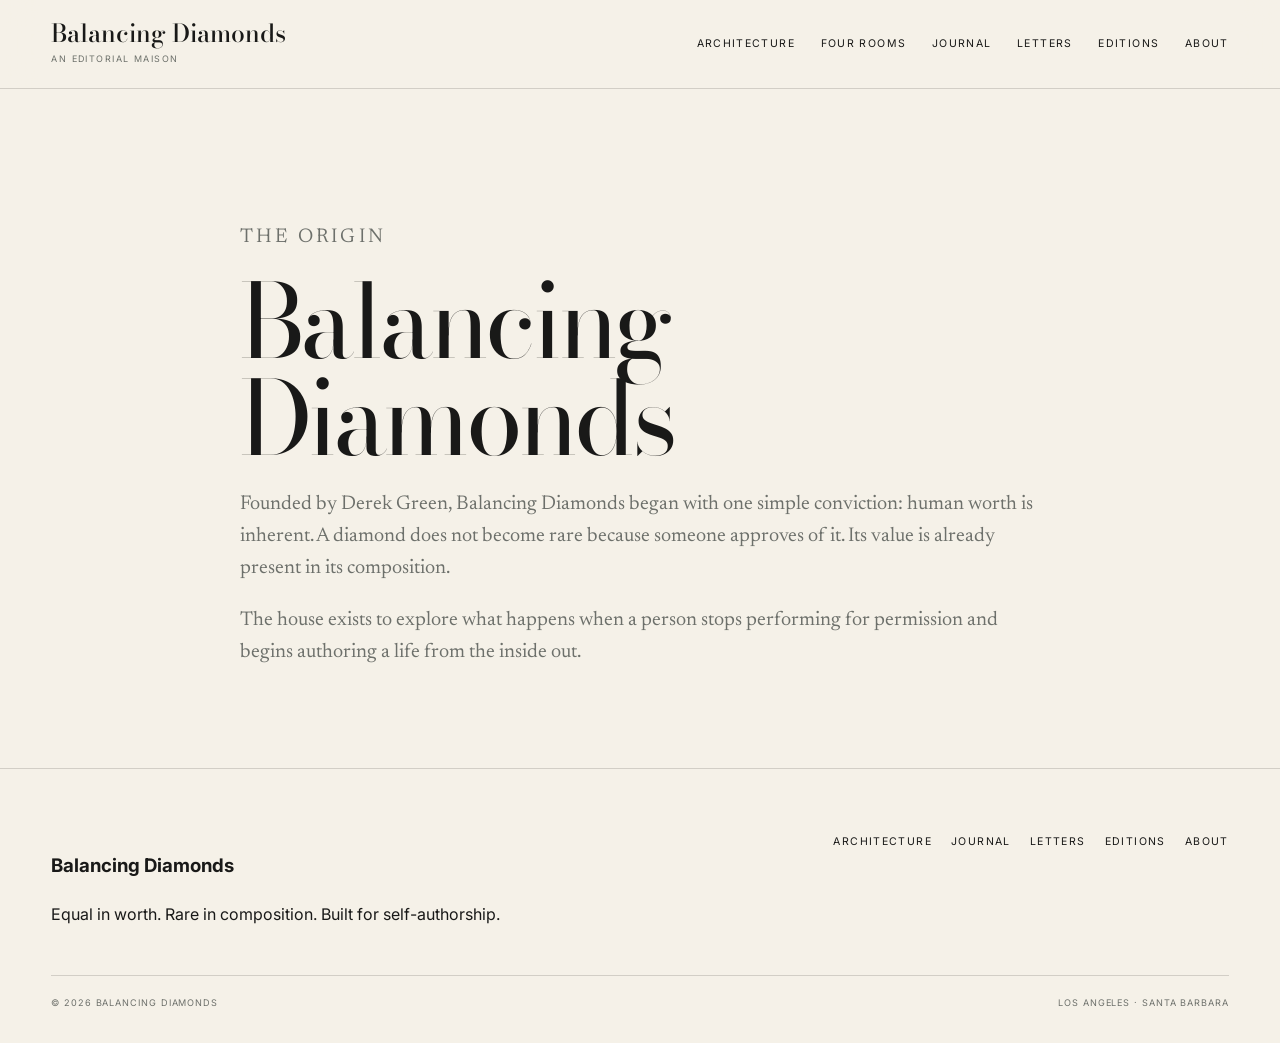
==== about.html @ 3596f1f0 "Build about.html static page" ====
<!doctype html><html lang="en"><head><meta charset="utf-8"><meta name="viewport" content="width=device-width,initial-scale=1"><title>About — Balancing Diamonds</title><meta name="description" content="The origin and philosophy of Balancing Diamonds."><link rel="preconnect" href="https://fonts.googleapis.com"><link rel="preconnect" href="https://fonts.gstatic.com" crossorigin><link href="https://fonts.googleapis.com/css2?family=Bodoni+Moda:opsz,wght@6..96,400;6..96,500&family=Inter:wght@400;500;600;700&family=Newsreader:opsz,wght@6..72,400;6..72,500&display=swap" rel="stylesheet"><link rel="stylesheet" href="assets/styles.css"></head><body><header class="site-header"><div class="shell header-inner"><a class="wordmark" href="index.html"><strong>Balancing Diamonds</strong><span>An editorial maison</span></a><nav class="nav"><a href="architecture.html">Architecture</a><a href="rooms.html">Four Rooms</a><a href="journal.html">Journal</a><a href="letters.html">Letters</a><a href="editions.html">Editions</a><a href="about.html">About</a></nav><button class="menu-btn" aria-expanded="false">Menu</button></div></header><main><section class="page-hero"><div class="shell page-copy"><p class="eyebrow">The origin</p><h1 class="display">Balancing Diamonds</h1><p>Founded by Derek Green, Balancing Diamonds began with one simple conviction: human worth is inherent. A diamond does not become rare because someone approves of it. Its value is already present in its composition.</p><p>The house exists to explore what happens when a person stops performing for permission and begins authoring a life from the inside out.</p></div></section></main><footer class="site-footer"><div class="shell footer-grid"><div><h3>Balancing Diamonds</h3><p>Equal in worth. Rare in composition. Built for self-authorship.</p></div><nav class="footer-links"><a href="architecture.html">Architecture</a><a href="journal.html">Journal</a><a href="letters.html">Letters</a><a href="editions.html">Editions</a><a href="about.html">About</a></nav><div class="footer-meta"><span>© 2026 Balancing Diamonds</span><span>Los Angeles · Santa Barbara</span></div></div></footer><script src="assets/site.js" defer></script></body></html>
---- assets/styles.css ----
:root{--linen:#f5f1e8;--paper:#fbf9f4;--ink:#191918;--muted:#6d706b;--sage:#7f9185;--slate:#3e5053;--gold:#a68b5b;--line:rgba(25,25,24,.16);--serif:'Newsreader',Georgia,serif;--display:'Bodoni Moda',Didot,serif;--sans:'Inter',Arial,sans-serif;--shell:min(92vw,1360px)}*{box-sizing:border-box}html{scroll-behavior:smooth}body{margin:0;background:var(--linen);color:var(--ink);font:16px/1.65 var(--sans)}a{color:inherit}.shell{width:var(--shell);margin:auto}.site-header{position:sticky;top:0;z-index:50;background:rgba(245,241,232,.92);backdrop-filter:blur(18px);border-bottom:1px solid var(--line)}.header-inner{height:88px;display:grid;grid-template-columns:1fr auto;align-items:center;gap:2rem}.wordmark{text-decoration:none;display:flex;flex-direction:column}.wordmark strong{font:500 1.55rem/1 var(--display)}.wordmark span{margin-top:.35rem;font-size:.56rem;letter-spacing:.16em;text-transform:uppercase;color:var(--muted)}.nav{display:flex;gap:1.6rem}.nav a,.footer-links a{font-size:.66rem;letter-spacing:.13em;text-transform:uppercase;text-decoration:none}.menu-btn{display:none;background:none;border:0;font:600 .7rem var(--sans);letter-spacing:.12em;text-transform:uppercase}.hero{min-height:calc(100svh - 88px);display:flex;flex-direction:column;justify-content:space-between;background:linear-gradient(120deg,var(--paper),var(--linen))}.hero-inner{display:grid;grid-template-columns:1.55fr .75fr;align-items:center;gap:7vw;padding:9vh 0}.eyebrow,.label,.meta{font-size:.67rem;letter-spacing:.16em;text-transform:uppercase;font-weight:700;color:var(--slate)}.display{font-family:var(--display);font-weight:400;letter-spacing:-.035em;line-height:.95}.hero h1{font-size:clamp(4rem,8.5vw,9rem);max-width:900px;margin:.18em 0}.lede{font:400 clamp(1.2rem,2vw,1.55rem)/1.5 var(--serif);color:var(--muted);max-width:680px}.hero-actions{display:flex;gap:1.2rem;align-items:center;flex-wrap:wrap;margin-top:2rem}.button{display:inline-flex;min-height:52px;padding:.9rem 1.3rem;background:var(--ink);color:var(--paper);text-decoration:none;font-size:.68rem;font-weight:700;letter-spacing:.12em;text-transform:uppercase;border:1px solid var(--ink)}.button.secondary{background:transparent;color:var(--ink)}.text-link{display:inline-block;text-decoration:none;border-bottom:1px solid currentColor;padding-bottom:.18rem;font-size:.69rem;font-weight:700;letter-spacing:.11em;text-transform:uppercase}.diamond{width:min(20vw,260px);aspect-ratio:1;border:1px solid var(--sage);transform:rotate(45deg);margin:auto;position:relative}.diamond:before,.diamond:after{content:'';position:absolute;inset:18%;border:1px solid var(--line)}.diamond:after{inset:36%;border-color:var(--gold)}.diamond-label{margin-top:3rem;font-size:.58rem;letter-spacing:.15em;line-height:1.9;text-transform:uppercase;color:var(--muted);text-align:center}.hero-folio{display:flex;justify-content:space-between;border-top:1px solid var(--line);padding:1.1rem 0 1.3rem;font-size:.56rem;letter-spacing:.13em;text-transform:uppercase;color:var(--muted)}.statement{background:var(--slate);color:#f3efe7}.statement .shell{display:grid;grid-template-columns:.6fr 2fr;gap:3rem;align-items:center;padding:2.3rem 0}.quote{font:400 clamp(1.2rem,2.2vw,1.85rem)/1.4 var(--serif);margin:0}.section{padding:clamp(5.5rem,9vw,9rem) 0}.split-head{display:flex;justify-content:space-between;align-items:end;gap:2rem;margin-bottom:4rem}.split-head h2,.axis h2,.letters h2,.edition h2,.founder h2{font-size:clamp(3rem,5.7vw,6rem);margin:.15em 0}.feature{display:grid;grid-template-columns:1.25fr .75fr;min-height:560px;border:1px solid var(--line);background:var(--paper)}.feature-art{display:grid;place-items:center;background:linear-gradient(140deg,var(--slate),var(--sage));position:relative}.feature-art span{font:400 clamp(5rem,10vw,10rem) var(--display);color:#f3efe6}.feature-copy{padding:clamp(2.5rem,5vw,5.5rem);display:flex;flex-direction:column;justify-content:center}.feature-copy h3{font-size:clamp(2.2rem,4vw,4rem);margin:.25em 0}.axis{background:#ece8df}.axis-grid{display:grid;grid-template-columns:.8fr 1.2fr;gap:8vw}.axis-list{margin:0;padding:0;list-style:none;border-top:1px solid var(--line)}.axis-list li{display:grid;grid-template-columns:4rem 1fr;gap:1rem;padding:1.4rem 0;border-bottom:1px solid var(--line)}.axis-list b{display:block;font:400 clamp(1.7rem,3vw,3rem) var(--display)}.rooms{background:var(--paper)}.room-grid{display:grid;grid-template-columns:repeat(4,1fr);border-left:1px solid var(--line);border-top:1px solid var(--line)}.room{min-height:360px;padding:1.8rem;position:relative;border-right:1px solid var(--line);border-bottom:1px solid var(--line);text-decoration:none;background:#f7f4ed}.room h3{font-size:clamp(2.4rem,4vw,4rem);margin:5.5rem 0 1rem}.journal-grid{display:grid;grid-template-columns:repeat(3,1fr);gap:2.6rem}.post-art{aspect-ratio:4/3;background:linear-gradient(145deg,var(--slate),var(--sage));margin-bottom:1.4rem}.post h3{font:400 2rem/1.05 var(--display);margin:.5rem 0}.letters{background:#203438;color:#e9e5dc;text-align:center}.letters-inner{width:min(88vw,760px);margin:auto}.email-form{display:flex;justify-content:center;gap:.6rem;flex-wrap:wrap}.email-form input{min-width:min(100%,330px);padding:.9rem 1rem}.email-form button{padding:.9rem 1.2rem}.edition-grid,.founder-grid{display:grid;grid-template-columns:.8fr 1.2fr;gap:7vw;align-items:center}.edition-object{width:min(58vw,420px);aspect-ratio:3/4;background:linear-gradient(155deg,#cfd5ce,#7d8f84);justify-self:center}.founder{background:#ece8df}.founder-mark{font:400 clamp(5rem,10vw,10rem) var(--display);color:var(--sage)}.site-footer{padding:4rem 0 2rem;border-top:1px solid var(--line)}.footer-grid{display:grid;grid-template-columns:1fr auto;gap:2rem}.footer-links{display:flex;gap:1.2rem;flex-wrap:wrap}.footer-meta{grid-column:1/-1;display:flex;justify-content:space-between;border-top:1px solid var(--line);padding-top:1.2rem;font-size:.57rem;letter-spacing:.1em;text-transform:uppercase;color:var(--muted)}.page-hero{padding:7rem 0 5rem}.page-hero h1{font-size:clamp(4rem,8vw,8rem);margin:.1em 0}.page-copy{max-width:800px}.page-copy p{font:400 1.25rem/1.6 var(--serif);color:var(--muted)}.content-grid{display:grid;grid-template-columns:repeat(2,1fr);gap:1px;background:var(--line)}.content-card{background:var(--paper);padding:3rem}.content-card h2{font:400 2.8rem var(--display);margin:.2em 0}@media(max-width:980px){.nav{display:none;position:absolute;top:88px;left:0;right:0;background:var(--paper);padding:2rem 5vw;flex-direction:column}.nav.open{display:flex}.menu-btn{display:block}.hero-inner,.axis-grid,.edition-grid,.founder-grid{grid-template-columns:1fr}.diamond-wrap{display:none}.feature{grid-template-columns:1fr}.room-grid{grid-template-columns:repeat(2,1fr)}.journal-grid{grid-template-columns:1fr 1fr}.content-grid{grid-template-columns:1fr}}@media(max-width:620px){.header-inner{height:74px}.nav{top:74px}.wordmark span{display:none}.hero{min-height:auto}.hero-inner{padding:5rem 0 3rem}.hero h1{font-size:clamp(3.6rem,17vw,5.5rem)}.hero-folio,.footer-meta{flex-direction:column;gap:.4rem}.split-head{align-items:flex-start;flex-direction:column}.room-grid,.journal-grid{grid-template-columns:1fr}.footer-grid{grid-template-columns:1fr}.email-form{flex-direction:column}.email-form input{width:100%}}
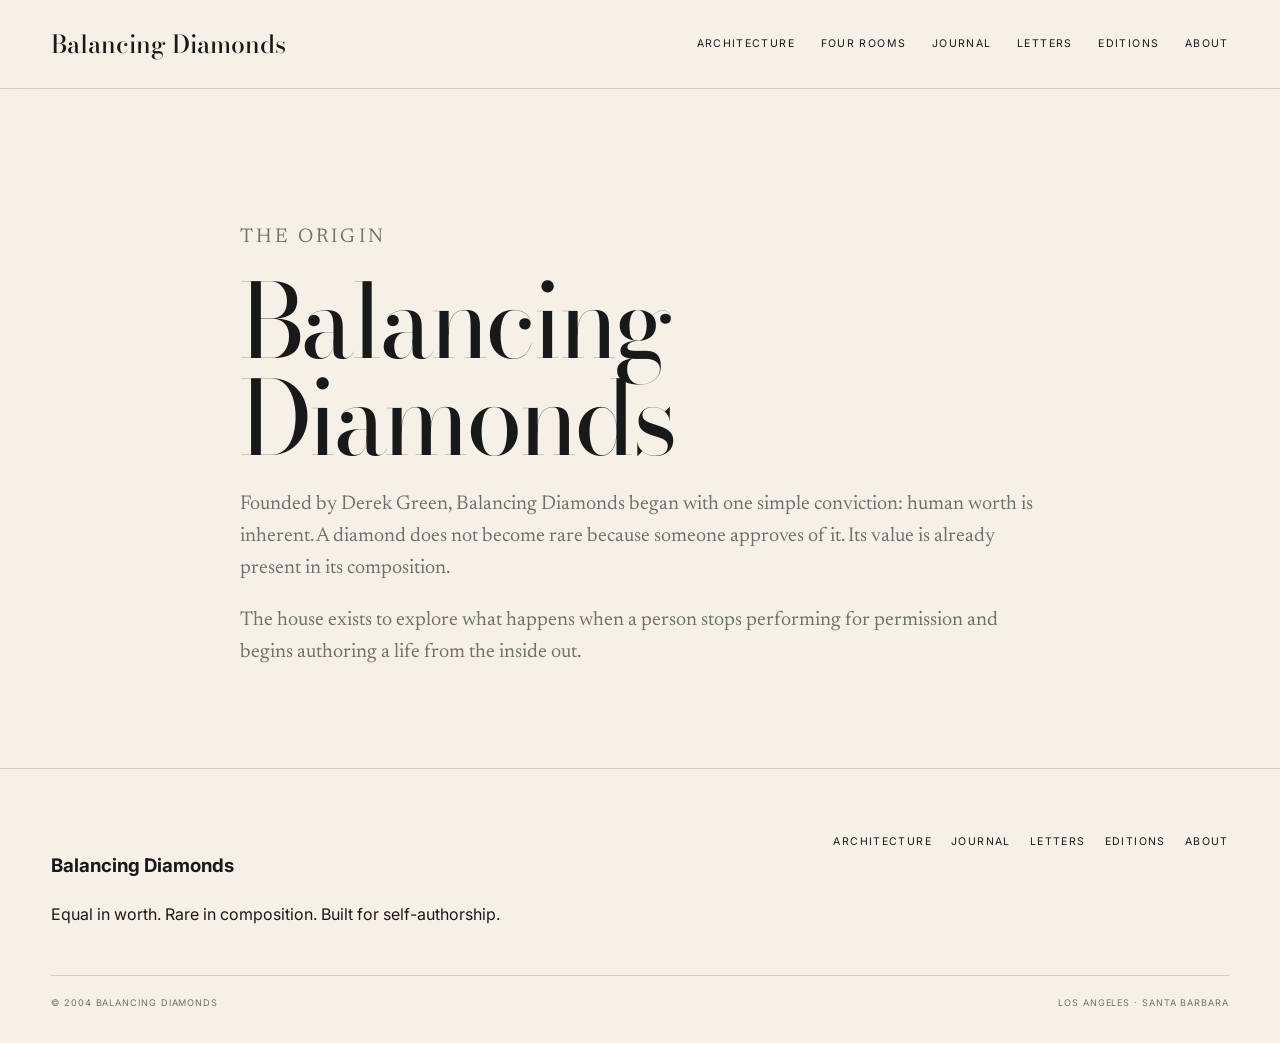
==== commit 60e35669: "Refine header and copyright on about.html" ====
--- a/about.html
+++ b/about.html
@@ -1 +1 @@
-<!doctype html><html lang="en"><head><meta charset="utf-8"><meta name="viewport" content="width=device-width,initial-scale=1"><title>About — Balancing Diamonds</title><meta name="description" content="The origin and philosophy of Balancing Diamonds."><link rel="preconnect" href="https://fonts.googleapis.com"><link rel="preconnect" href="https://fonts.gstatic.com" crossorigin><link href="https://fonts.googleapis.com/css2?family=Bodoni+Moda:opsz,wght@6..96,400;6..96,500&family=Inter:wght@400;500;600;700&family=Newsreader:opsz,wght@6..72,400;6..72,500&display=swap" rel="stylesheet"><link rel="stylesheet" href="assets/styles.css"></head><body><header class="site-header"><div class="shell header-inner"><a class="wordmark" href="index.html"><strong>Balancing Diamonds</strong><span>An editorial maison</span></a><nav class="nav"><a href="architecture.html">Architecture</a><a href="rooms.html">Four Rooms</a><a href="journal.html">Journal</a><a href="letters.html">Letters</a><a href="editions.html">Editions</a><a href="about.html">About</a></nav><button class="menu-btn" aria-expanded="false">Menu</button></div></header><main><section class="page-hero"><div class="shell page-copy"><p class="eyebrow">The origin</p><h1 class="display">Balancing Diamonds</h1><p>Founded by Derek Green, Balancing Diamonds began with one simple conviction: human worth is inherent. A diamond does not become rare because someone approves of it. Its value is already present in its composition.</p><p>The house exists to explore what happens when a person stops performing for permission and begins authoring a life from the inside out.</p></div></section></main><footer class="site-footer"><div class="shell footer-grid"><div><h3>Balancing Diamonds</h3><p>Equal in worth. Rare in composition. Built for self-authorship.</p></div><nav class="footer-links"><a href="architecture.html">Architecture</a><a href="journal.html">Journal</a><a href="letters.html">Letters</a><a href="editions.html">Editions</a><a href="about.html">About</a></nav><div class="footer-meta"><span>© 2026 Balancing Diamonds</span><span>Los Angeles · Santa Barbara</span></div></div></footer><script src="assets/site.js" defer></script></body></html>+<!doctype html><html lang="en"><head><meta charset="utf-8"><meta name="viewport" content="width=device-width,initial-scale=1"><title>About — Balancing Diamonds</title><meta name="description" content="The origin and philosophy of Balancing Diamonds."><link rel="preconnect" href="https://fonts.googleapis.com"><link rel="preconnect" href="https://fonts.gstatic.com" crossorigin><link href="https://fonts.googleapis.com/css2?family=Bodoni+Moda:opsz,wght@6..96,400;6..96,500&family=Inter:wght@400;500;600;700&family=Newsreader:opsz,wght@6..72,400;6..72,500&display=swap" rel="stylesheet"><link rel="stylesheet" href="assets/styles.css"></head><body><header class="site-header"><div class="shell header-inner"><a class="wordmark" href="index.html"><strong>Balancing Diamonds</strong></a><nav class="nav"><a href="architecture.html">Architecture</a><a href="rooms.html">Four Rooms</a><a href="journal.html">Journal</a><a href="letters.html">Letters</a><a href="editions.html">Editions</a><a href="about.html">About</a></nav><button class="menu-btn" aria-expanded="false">Menu</button></div></header><main><section class="page-hero"><div class="shell page-copy"><p class="eyebrow">The origin</p><h1 class="display">Balancing Diamonds</h1><p>Founded by Derek Green, Balancing Diamonds began with one simple conviction: human worth is inherent. A diamond does not become rare because someone approves of it. Its value is already present in its composition.</p><p>The house exists to explore what happens when a person stops performing for permission and begins authoring a life from the inside out.</p></div></section></main><footer class="site-footer"><div class="shell footer-grid"><div><h3>Balancing Diamonds</h3><p>Equal in worth. Rare in composition. Built for self-authorship.</p></div><nav class="footer-links"><a href="architecture.html">Architecture</a><a href="journal.html">Journal</a><a href="letters.html">Letters</a><a href="editions.html">Editions</a><a href="about.html">About</a></nav><div class="footer-meta"><span>© 2004 Balancing Diamonds</span><span>Los Angeles · Santa Barbara</span></div></div></footer><script src="assets/site.js" defer></script></body></html>
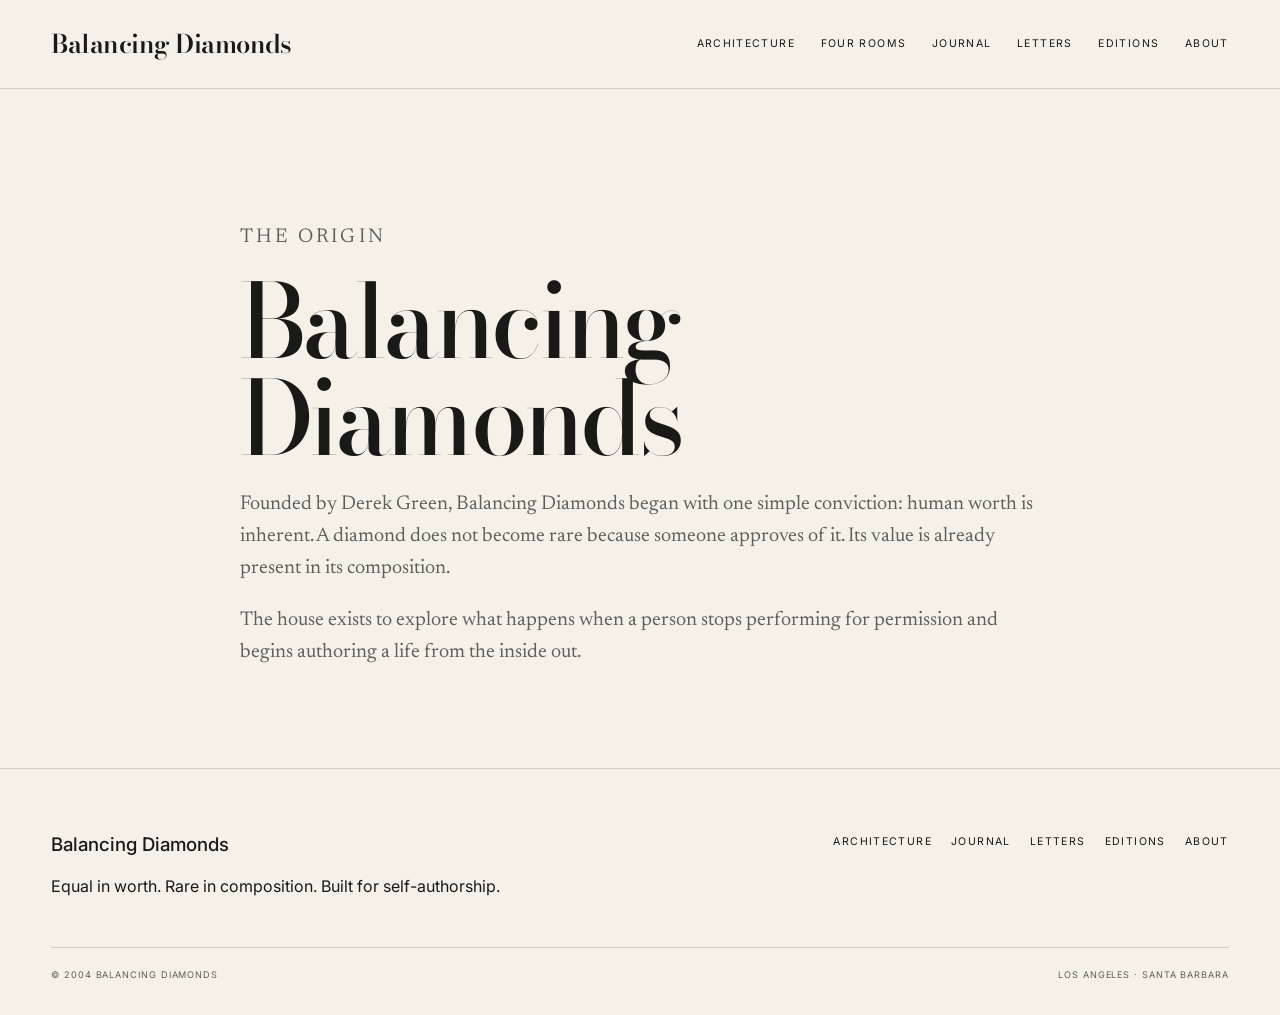
==== commit 6c77ac7b: "Harden Balancing Diamonds against the site launch checklist - Canonical, Open Graph and Twitter tags" ====
--- a/about.html
+++ b/about.html
@@ -1 +1 @@
-<!doctype html><html lang="en"><head><meta charset="utf-8"><meta name="viewport" content="width=device-width,initial-scale=1"><title>About — Balancing Diamonds</title><meta name="description" content="The origin and philosophy of Balancing Diamonds."><link rel="preconnect" href="https://fonts.googleapis.com"><link rel="preconnect" href="https://fonts.gstatic.com" crossorigin><link href="https://fonts.googleapis.com/css2?family=Bodoni+Moda:opsz,wght@6..96,400;6..96,500&family=Inter:wght@400;500;600;700&family=Newsreader:opsz,wght@6..72,400;6..72,500&display=swap" rel="stylesheet"><link rel="stylesheet" href="assets/styles.css"></head><body><header class="site-header"><div class="shell header-inner"><a class="wordmark" href="index.html"><strong>Balancing Diamonds</strong></a><nav class="nav"><a href="architecture.html">Architecture</a><a href="rooms.html">Four Rooms</a><a href="journal.html">Journal</a><a href="letters.html">Letters</a><a href="editions.html">Editions</a><a href="about.html">About</a></nav><button class="menu-btn" aria-expanded="false">Menu</button></div></header><main><section class="page-hero"><div class="shell page-copy"><p class="eyebrow">The origin</p><h1 class="display">Balancing Diamonds</h1><p>Founded by Derek Green, Balancing Diamonds began with one simple conviction: human worth is inherent. A diamond does not become rare because someone approves of it. Its value is already present in its composition.</p><p>The house exists to explore what happens when a person stops performing for permission and begins authoring a life from the inside out.</p></div></section></main><footer class="site-footer"><div class="shell footer-grid"><div><h3>Balancing Diamonds</h3><p>Equal in worth. Rare in composition. Built for self-authorship.</p></div><nav class="footer-links"><a href="architecture.html">Architecture</a><a href="journal.html">Journal</a><a href="letters.html">Letters</a><a href="editions.html">Editions</a><a href="about.html">About</a></nav><div class="footer-meta"><span>© 2004 Balancing Diamonds</span><span>Los Angeles · Santa Barbara</span></div></div></footer><script src="assets/site.js" defer></script></body></html>+<!doctype html><html lang="en"><head><meta charset="utf-8"><meta name="viewport" content="width=device-width,initial-scale=1"><title>About — Balancing Diamonds</title><meta name="description" content="The origin of Balancing Diamonds: Derek Green's conviction that human worth is inherent, and a house for authoring a life from the inside out."><link rel="canonical" href="https://www.balancingdiamonds.com/about.html"><meta property="og:title" content="About — Balancing Diamonds"><meta property="og:description" content="The origin of Balancing Diamonds: Derek Green's conviction that human worth is inherent, and a house for authoring a life from the inside out."><meta property="og:type" content="website"><meta property="og:url" content="https://www.balancingdiamonds.com/about.html"><meta property="og:site_name" content="Balancing Diamonds"><meta name="twitter:card" content="summary"><link rel="preconnect" href="https://fonts.googleapis.com"><link rel="preconnect" href="https://fonts.gstatic.com" crossorigin><link href="https://fonts.googleapis.com/css2?family=Bodoni+Moda:opsz,wght@6..96,400;6..96,500&family=Inter:wght@400;500;600;700&family=Newsreader:opsz,wght@6..72,400;6..72,500&display=swap" rel="stylesheet"><link rel="stylesheet" href="assets/styles.css"><script type="application/ld+json">{"@context": "https://schema.org", "@graph": [{"@type": "WebPage", "name": "About — Balancing Diamonds", "description": "The origin of Balancing Diamonds: Derek Green's conviction that human worth is inherent, and a house for authoring a life from the inside out.", "url": "https://www.balancingdiamonds.com/about.html", "isPartOf": {"@type": "WebSite", "name": "Balancing Diamonds", "url": "https://www.balancingdiamonds.com/"}}]}</script></head><body><a class="skip" href="#main">Skip to content</a><header class="site-header"><div class="shell header-inner"><a class="wordmark" href="index.html"><strong>Balancing Diamonds</strong></a><nav class="nav" id="primary-nav" aria-label="Primary"><a href="architecture.html">Architecture</a><a href="rooms.html">Four Rooms</a><a href="journal.html">Journal</a><a href="letters.html">Letters</a><a href="editions.html">Editions</a><a href="about.html">About</a></nav><button class="menu-btn" type="button" aria-expanded="false" aria-controls="primary-nav">Menu</button></div></header><main id="main"><section class="page-hero"><div class="shell page-copy"><p class="eyebrow">The origin</p><h1 class="display">Balancing Diamonds</h1><p>Founded by Derek Green, Balancing Diamonds began with one simple conviction: human worth is inherent. A diamond does not become rare because someone approves of it. Its value is already present in its composition.</p><p>The house exists to explore what happens when a person stops performing for permission and begins authoring a life from the inside out.</p></div></section></main><footer class="site-footer"><div class="shell footer-grid"><div><p class="footer-title">Balancing Diamonds</p><p>Equal in worth. Rare in composition. Built for self-authorship.</p></div><nav class="footer-links" aria-label="Footer"><a href="architecture.html">Architecture</a><a href="journal.html">Journal</a><a href="letters.html">Letters</a><a href="editions.html">Editions</a><a href="about.html">About</a></nav><div class="footer-meta"><span>© 2004 Balancing Diamonds</span><span>Los Angeles · Santa Barbara</span></div></div></footer><script src="assets/site.js" defer></script></body></html>
--- a/assets/styles.css
+++ b/assets/styles.css
@@ -1 +1 @@
-:root{--linen:#f5f1e8;--paper:#fbf9f4;--ink:#191918;--muted:#6d706b;--sage:#7f9185;--slate:#3e5053;--gold:#a68b5b;--line:rgba(25,25,24,.16);--serif:'Newsreader',Georgia,serif;--display:'Bodoni Moda',Didot,serif;--sans:'Inter',Arial,sans-serif;--shell:min(92vw,1360px)}*{box-sizing:border-box}html{scroll-behavior:smooth}body{margin:0;background:var(--linen);color:var(--ink);font:16px/1.65 var(--sans)}a{color:inherit}.shell{width:var(--shell);margin:auto}.site-header{position:sticky;top:0;z-index:50;background:rgba(245,241,232,.92);backdrop-filter:blur(18px);border-bottom:1px solid var(--line)}.header-inner{height:88px;display:grid;grid-template-columns:1fr auto;align-items:center;gap:2rem}.wordmark{text-decoration:none;display:flex;flex-direction:column}.wordmark strong{font:500 1.55rem/1 var(--display)}.wordmark span{margin-top:.35rem;font-size:.56rem;letter-spacing:.16em;text-transform:uppercase;color:var(--muted)}.nav{display:flex;gap:1.6rem}.nav a,.footer-links a{font-size:.66rem;letter-spacing:.13em;text-transform:uppercase;text-decoration:none}.menu-btn{display:none;background:none;border:0;font:600 .7rem var(--sans);letter-spacing:.12em;text-transform:uppercase}.hero{min-height:calc(100svh - 88px);display:flex;flex-direction:column;justify-content:space-between;background:linear-gradient(120deg,var(--paper),var(--linen))}.hero-inner{display:grid;grid-template-columns:1.55fr .75fr;align-items:center;gap:7vw;padding:9vh 0}.eyebrow,.label,.meta{font-size:.67rem;letter-spacing:.16em;text-transform:uppercase;font-weight:700;color:var(--slate)}.display{font-family:var(--display);font-weight:400;letter-spacing:-.035em;line-height:.95}.hero h1{font-size:clamp(4rem,8.5vw,9rem);max-width:900px;margin:.18em 0}.lede{font:400 clamp(1.2rem,2vw,1.55rem)/1.5 var(--serif);color:var(--muted);max-width:680px}.hero-actions{display:flex;gap:1.2rem;align-items:center;flex-wrap:wrap;margin-top:2rem}.button{display:inline-flex;min-height:52px;padding:.9rem 1.3rem;background:var(--ink);color:var(--paper);text-decoration:none;font-size:.68rem;font-weight:700;letter-spacing:.12em;text-transform:uppercase;border:1px solid var(--ink)}.button.secondary{background:transparent;color:var(--ink)}.text-link{display:inline-block;text-decoration:none;border-bottom:1px solid currentColor;padding-bottom:.18rem;font-size:.69rem;font-weight:700;letter-spacing:.11em;text-transform:uppercase}.diamond{width:min(20vw,260px);aspect-ratio:1;border:1px solid var(--sage);transform:rotate(45deg);margin:auto;position:relative}.diamond:before,.diamond:after{content:'';position:absolute;inset:18%;border:1px solid var(--line)}.diamond:after{inset:36%;border-color:var(--gold)}.diamond-label{margin-top:3rem;font-size:.58rem;letter-spacing:.15em;line-height:1.9;text-transform:uppercase;color:var(--muted);text-align:center}.hero-folio{display:flex;justify-content:space-between;border-top:1px solid var(--line);padding:1.1rem 0 1.3rem;font-size:.56rem;letter-spacing:.13em;text-transform:uppercase;color:var(--muted)}.statement{background:var(--slate);color:#f3efe7}.statement .shell{display:grid;grid-template-columns:.6fr 2fr;gap:3rem;align-items:center;padding:2.3rem 0}.quote{font:400 clamp(1.2rem,2.2vw,1.85rem)/1.4 var(--serif);margin:0}.section{padding:clamp(5.5rem,9vw,9rem) 0}.split-head{display:flex;justify-content:space-between;align-items:end;gap:2rem;margin-bottom:4rem}.split-head h2,.axis h2,.letters h2,.edition h2,.founder h2{font-size:clamp(3rem,5.7vw,6rem);margin:.15em 0}.feature{display:grid;grid-template-columns:1.25fr .75fr;min-height:560px;border:1px solid var(--line);background:var(--paper)}.feature-art{display:grid;place-items:center;background:linear-gradient(140deg,var(--slate),var(--sage));position:relative}.feature-art span{font:400 clamp(5rem,10vw,10rem) var(--display);color:#f3efe6}.feature-copy{padding:clamp(2.5rem,5vw,5.5rem);display:flex;flex-direction:column;justify-content:center}.feature-copy h3{font-size:clamp(2.2rem,4vw,4rem);margin:.25em 0}.axis{background:#ece8df}.axis-grid{display:grid;grid-template-columns:.8fr 1.2fr;gap:8vw}.axis-list{margin:0;padding:0;list-style:none;border-top:1px solid var(--line)}.axis-list li{display:grid;grid-template-columns:4rem 1fr;gap:1rem;padding:1.4rem 0;border-bottom:1px solid var(--line)}.axis-list b{display:block;font:400 clamp(1.7rem,3vw,3rem) var(--display)}.rooms{background:var(--paper)}.room-grid{display:grid;grid-template-columns:repeat(4,1fr);border-left:1px solid var(--line);border-top:1px solid var(--line)}.room{min-height:360px;padding:1.8rem;position:relative;border-right:1px solid var(--line);border-bottom:1px solid var(--line);text-decoration:none;background:#f7f4ed}.room h3{font-size:clamp(2.4rem,4vw,4rem);margin:5.5rem 0 1rem}.journal-grid{display:grid;grid-template-columns:repeat(3,1fr);gap:2.6rem}.post-art{aspect-ratio:4/3;background:linear-gradient(145deg,var(--slate),var(--sage));margin-bottom:1.4rem}.post h3{font:400 2rem/1.05 var(--display);margin:.5rem 0}.letters{background:#203438;color:#e9e5dc;text-align:center}.letters-inner{width:min(88vw,760px);margin:auto}.email-form{display:flex;justify-content:center;gap:.6rem;flex-wrap:wrap}.email-form input{min-width:min(100%,330px);padding:.9rem 1rem}.email-form button{padding:.9rem 1.2rem}.edition-grid,.founder-grid{display:grid;grid-template-columns:.8fr 1.2fr;gap:7vw;align-items:center}.edition-object{width:min(58vw,420px);aspect-ratio:3/4;background:linear-gradient(155deg,#cfd5ce,#7d8f84);justify-self:center}.founder{background:#ece8df}.founder-mark{font:400 clamp(5rem,10vw,10rem) var(--display);color:var(--sage)}.site-footer{padding:4rem 0 2rem;border-top:1px solid var(--line)}.footer-grid{display:grid;grid-template-columns:1fr auto;gap:2rem}.footer-links{display:flex;gap:1.2rem;flex-wrap:wrap}.footer-meta{grid-column:1/-1;display:flex;justify-content:space-between;border-top:1px solid var(--line);padding-top:1.2rem;font-size:.57rem;letter-spacing:.1em;text-transform:uppercase;color:var(--muted)}.page-hero{padding:7rem 0 5rem}.page-hero h1{font-size:clamp(4rem,8vw,8rem);margin:.1em 0}.page-copy{max-width:800px}.page-copy p{font:400 1.25rem/1.6 var(--serif);color:var(--muted)}.content-grid{display:grid;grid-template-columns:repeat(2,1fr);gap:1px;background:var(--line)}.content-card{background:var(--paper);padding:3rem}.content-card h2{font:400 2.8rem var(--display);margin:.2em 0}@media(max-width:980px){.nav{display:none;position:absolute;top:88px;left:0;right:0;background:var(--paper);padding:2rem 5vw;flex-direction:column}.nav.open{display:flex}.menu-btn{display:block}.hero-inner,.axis-grid,.edition-grid,.founder-grid{grid-template-columns:1fr}.diamond-wrap{display:none}.feature{grid-template-columns:1fr}.room-grid{grid-template-columns:repeat(2,1fr)}.journal-grid{grid-template-columns:1fr 1fr}.content-grid{grid-template-columns:1fr}}@media(max-width:620px){.header-inner{height:74px}.nav{top:74px}.wordmark span{display:none}.hero{min-height:auto}.hero-inner{padding:5rem 0 3rem}.hero h1{font-size:clamp(3.6rem,17vw,5.5rem)}.hero-folio,.footer-meta{flex-direction:column;gap:.4rem}.split-head{align-items:flex-start;flex-direction:column}.room-grid,.journal-grid{grid-template-columns:1fr}.footer-grid{grid-template-columns:1fr}.email-form{flex-direction:column}.email-form input{width:100%}}+:root{--linen:#f5f1e8;--paper:#fbf9f4;--ink:#191918;--muted:#5c5f5a;--sage:#7f9185;--slate:#3e5053;--gold:#a68b5b;--line:rgba(25,25,24,.16);--serif:'Newsreader',Georgia,serif;--display:'Bodoni Moda',Didot,serif;--sans:'Inter',Arial,sans-serif;--shell:min(92vw,1360px)}*{box-sizing:border-box}html{scroll-behavior:smooth}body{margin:0;background:var(--linen);color:var(--ink);font:16px/1.65 var(--sans)}a{color:inherit}.shell{width:var(--shell);margin:auto}.site-header{position:sticky;top:0;z-index:50;background:rgba(245,241,232,.92);backdrop-filter:blur(18px);border-bottom:1px solid var(--line)}.header-inner{height:88px;display:grid;grid-template-columns:1fr auto;align-items:center;gap:2rem}.wordmark{text-decoration:none;display:flex;flex-direction:column}.wordmark strong{font:600 1.6rem/1 var(--display);letter-spacing:-.02em}.wordmark span{margin-top:.35rem;font-size:.56rem;letter-spacing:.16em;text-transform:uppercase;color:var(--muted)}.nav{display:flex;gap:1.6rem}.nav a,.footer-links a{font-size:.66rem;letter-spacing:.13em;text-transform:uppercase;text-decoration:none}.menu-btn{display:none;background:none;border:0;font:600 .7rem var(--sans);letter-spacing:.12em;text-transform:uppercase}.hero{min-height:calc(100svh - 88px);display:flex;flex-direction:column;justify-content:space-between;background:linear-gradient(120deg,var(--paper),var(--linen))}.hero-inner{display:grid;grid-template-columns:1.55fr .75fr;align-items:center;gap:7vw;padding:9vh 0}.eyebrow,.label,.meta{font-size:.67rem;letter-spacing:.16em;text-transform:uppercase;font-weight:700;color:var(--slate)}.display{font-family:var(--display);font-weight:500;letter-spacing:-.035em;line-height:.95}.hero h1{font-size:clamp(4rem,8.5vw,9rem);max-width:900px;margin:.18em 0}.lede{font:400 clamp(1.2rem,2vw,1.55rem)/1.5 var(--serif);color:var(--muted);max-width:680px}.hero-actions{display:flex;gap:1.2rem;align-items:center;flex-wrap:wrap;margin-top:2rem}.button{display:inline-flex;min-height:52px;padding:.9rem 1.3rem;background:var(--ink);color:var(--paper);text-decoration:none;font-size:.68rem;font-weight:700;letter-spacing:.12em;text-transform:uppercase;border:1px solid var(--ink)}.button.secondary{background:transparent;color:var(--ink)}.text-link{display:inline-block;text-decoration:none;border-bottom:1px solid currentColor;padding-bottom:.18rem;font-size:.69rem;font-weight:700;letter-spacing:.11em;text-transform:uppercase}.diamond{width:min(20vw,260px);aspect-ratio:1;border:1px solid var(--sage);transform:rotate(45deg);margin:auto;position:relative}.diamond:before,.diamond:after{content:'';position:absolute;inset:18%;border:1px solid var(--line)}.diamond:after{inset:36%;border-color:var(--gold)}.diamond-label{margin-top:3rem;font-size:.58rem;letter-spacing:.15em;line-height:1.9;text-transform:uppercase;color:var(--muted);text-align:center}.hero-folio{display:flex;justify-content:space-between;border-top:1px solid var(--line);padding:1.1rem 0 1.3rem;font-size:.56rem;letter-spacing:.13em;text-transform:uppercase;color:var(--muted)}.statement{background:var(--slate);color:#f3efe7}.statement .shell{display:grid;grid-template-columns:.6fr 2fr;gap:3rem;align-items:center;padding:2.3rem 0}.quote{font:400 clamp(1.2rem,2.2vw,1.85rem)/1.4 var(--serif);margin:0}.section{padding:clamp(5.5rem,9vw,9rem) 0}.split-head{display:flex;justify-content:space-between;align-items:end;gap:2rem;margin-bottom:4rem}.split-head h2,.axis h2,.letters h2,.edition h2,.founder h2{font-size:clamp(3rem,5.7vw,6rem);margin:.15em 0}.feature{display:grid;grid-template-columns:1.25fr .75fr;min-height:560px;border:1px solid var(--line);background:var(--paper)}.feature-art{display:grid;place-items:center;background:linear-gradient(140deg,var(--slate),var(--sage));position:relative}.feature-art span{font:400 clamp(5rem,10vw,10rem) var(--display);color:#f3efe6}.feature-copy{padding:clamp(2.5rem,5vw,5.5rem);display:flex;flex-direction:column;justify-content:center}.feature-copy h3{font-size:clamp(2.2rem,4vw,4rem);margin:.25em 0}.axis{background:#ece8df}.axis-grid{display:grid;grid-template-columns:.8fr 1.2fr;gap:8vw}.axis-list{margin:0;padding:0;list-style:none;border-top:1px solid var(--line)}.axis-list li{display:grid;grid-template-columns:4rem 1fr;gap:1rem;padding:1.4rem 0;border-bottom:1px solid var(--line)}.axis-list b{display:block;font:500 clamp(1.7rem,3vw,3rem) var(--display)}.rooms{background:var(--paper)}.room-grid{display:grid;grid-template-columns:repeat(4,1fr);border-left:1px solid var(--line);border-top:1px solid var(--line)}.room{min-height:360px;padding:1.8rem;position:relative;border-right:1px solid var(--line);border-bottom:1px solid var(--line);text-decoration:none;background:#f7f4ed}.room h3{font-size:clamp(2.4rem,4vw,4rem);margin:5.5rem 0 1rem}.journal-grid{display:grid;grid-template-columns:repeat(3,1fr);gap:2.6rem}.post-art{aspect-ratio:4/3;background:linear-gradient(145deg,var(--slate),var(--sage));margin-bottom:1.4rem}.post h3{font:400 2rem/1.05 var(--display);margin:.5rem 0}.letters{background:#203438;color:#e9e5dc;text-align:center}.letters-inner{width:min(88vw,760px);margin:auto}.email-form{display:flex;justify-content:center;gap:.6rem;flex-wrap:wrap}.email-form input{min-width:min(100%,330px);padding:.9rem 1rem}.email-form button{padding:.9rem 1.2rem}.edition-grid,.founder-grid{display:grid;grid-template-columns:.8fr 1.2fr;gap:7vw;align-items:center}.edition-object{width:min(58vw,420px);aspect-ratio:3/4;background:linear-gradient(155deg,#cfd5ce,#7d8f84);justify-self:center}.founder{background:#ece8df}.founder-mark{font:400 clamp(5rem,10vw,10rem) var(--display);color:var(--sage)}.site-footer{padding:4rem 0 2rem;border-top:1px solid var(--line)}.footer-grid{display:grid;grid-template-columns:1fr auto;gap:2rem}.footer-links{display:flex;gap:1.2rem;flex-wrap:wrap}.footer-meta{grid-column:1/-1;display:flex;justify-content:space-between;border-top:1px solid var(--line);padding-top:1.2rem;font-size:.57rem;letter-spacing:.1em;text-transform:uppercase;color:var(--muted)}.page-hero{padding:7rem 0 5rem}.page-hero h1{font-size:clamp(4rem,8vw,8rem);margin:.1em 0}.page-copy{max-width:800px}.page-copy p{font:400 1.25rem/1.6 var(--serif);color:var(--muted)}.content-grid{display:grid;grid-template-columns:repeat(2,1fr);gap:1px;background:var(--line)}.content-card{background:var(--paper);padding:3rem}.content-card h2{font:400 2.8rem var(--display);margin:.2em 0}@media(max-width:980px){.nav{display:none;position:absolute;top:88px;left:0;right:0;background:var(--paper);padding:2rem 5vw;flex-direction:column}.nav.open{display:flex}.menu-btn{display:block}.hero-inner,.axis-grid,.edition-grid,.founder-grid{grid-template-columns:1fr}.diamond-wrap{display:none}.feature{grid-template-columns:1fr}.room-grid{grid-template-columns:repeat(2,1fr)}.journal-grid{grid-template-columns:1fr 1fr}.content-grid{grid-template-columns:1fr}}@media(max-width:620px){.header-inner{height:74px}.nav{top:74px}.wordmark span{display:none}.hero{min-height:auto}.hero-inner{padding:5rem 0 3rem}.hero h1{font-size:clamp(3.6rem,17vw,5.5rem)}.hero-folio,.footer-meta{flex-direction:column;gap:.4rem}.split-head{align-items:flex-start;flex-direction:column}.room-grid,.journal-grid{grid-template-columns:1fr}.footer-grid{grid-template-columns:1fr}.email-form{flex-direction:column}.email-form input{width:100%}}.axis h2{font-weight:600;letter-spacing:-.025em}.wordmark strong{font-synthesis:none}.skip{position:absolute;left:1rem;top:-100px;z-index:100;padding:.8rem 1rem;background:var(--ink);color:var(--paper);font-size:.75rem;font-weight:700;letter-spacing:.1em;text-transform:uppercase;text-decoration:none}.skip:focus{top:1rem}.sr-only{position:absolute!important;width:1px;height:1px;padding:0;margin:-1px;overflow:hidden;clip:rect(0,0,0,0);white-space:nowrap;border:0}a:focus-visible,button:focus-visible,input:focus-visible{outline:2px solid var(--gold);outline-offset:3px}.letters .eyebrow{color:#b9c4bd}.letters .lede,.letters small{color:#c9c4b8}.footer-title{font:500 1.17rem/1.3 var(--sans);margin:0 0 .6rem}.founder-mark{color:#5f7166}@media(prefers-reduced-motion:reduce){html{scroll-behavior:auto}}.post-title{font:400 2rem/1.05 var(--display);margin:.5rem 0}
